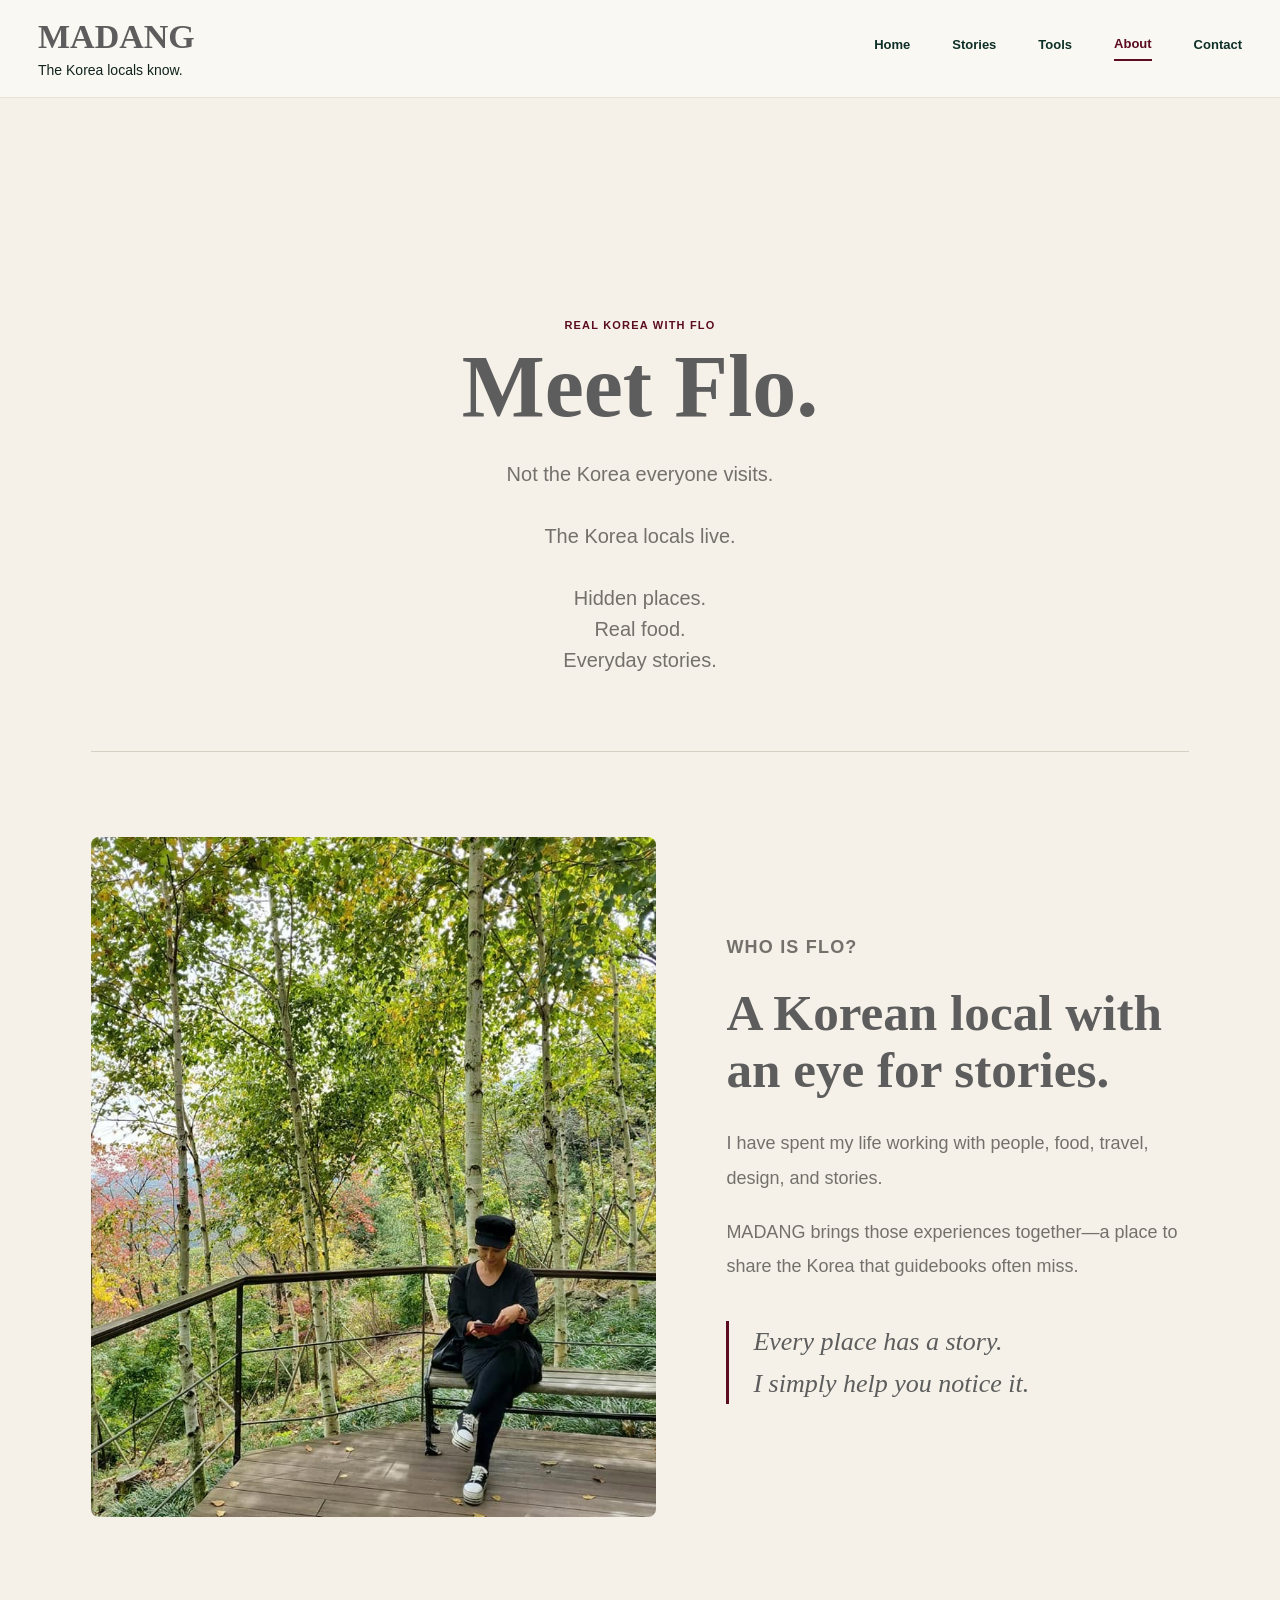
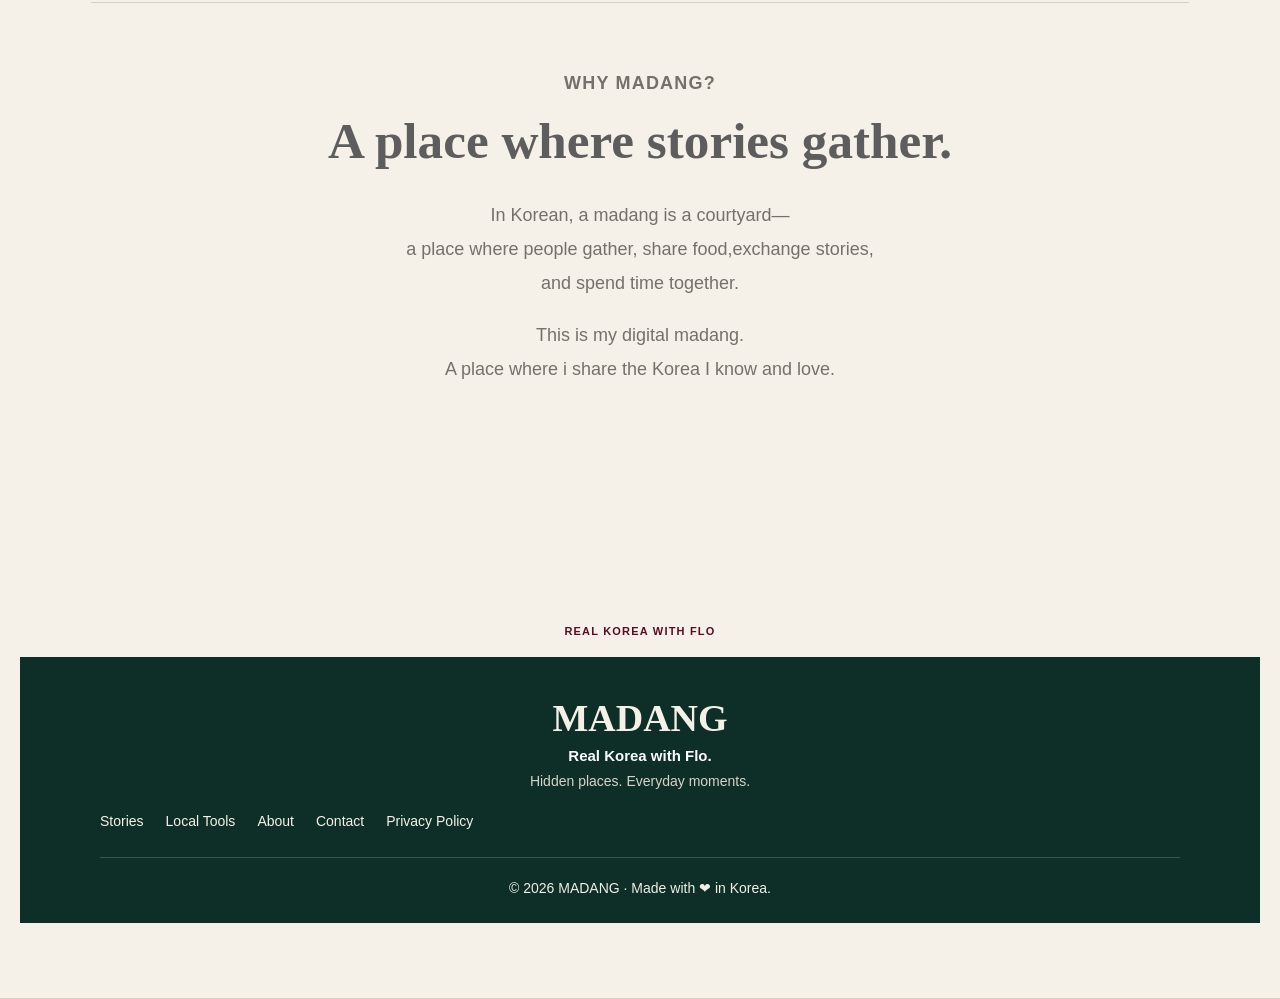
==== about.html @ 7c2b2e4c "Add files via upload" ====
<!DOCTYPE html>
<html lang="en">

<head>

<meta charset="UTF-8">
<meta name="viewport" content="width=device-width, initial-scale=1.0">

<title>About | MADANG</title>

<link rel="stylesheet" href="style.css">

</head>

<body>

<header class="site-header">

<a class="brand" href="index.html">
<strong>MADANG</strong>
<span>The Korea locals know.</span>
</a>

<nav class="main-nav">

<a href="index.html">Home</a>
<a href="stories.html">Stories</a>
<a href="index.html#tools">Tools</a>
<a class="active" href="about.html">About</a>
<a href="contact.html">Contact</a>

</nav>

</header>
<main class="about-page">

    <section class="about-hero">
        <p class="eyebrow">REAL KOREA WITH FLO</p>
        <h1>Meet Flo.</h1>

        <p class="intro">
           Not the Korea everyone visits.<br><br>
    The Korea locals live.<br><br>
    Hidden places.<br>
    Real food.<br>
    Everyday stories.
        </p>
    </section>

    <section class="about-profile">

        <div class="about-photo">
            <img src="assets/flo-about.jpg" alt="Flo, Korean curator">
        </div>

        <div class="about-copy">
            <p class="eyebrow">WHO IS FLO?</p>

            <h2>A Korean local with an eye for stories.</h2>

            <p>
                I have spent my life working with people, food, travel,
                design, and stories.
            </p>

            <p>
                MADANG brings those experiences together—a place to share
                the Korea that guidebooks often miss.
            </p>

            <p class="about-quote">
                Every place has a story.<br>
                I simply help you notice it.
            </p>
        </div>

    </section>

    <section class="about-madang">

        <p class="eyebrow">WHY MADANG?</p>
        <h2>A place where stories gather.</h2>

     <p>
    In Korean, a madang is a courtyard—<br>
    a place where people gather, share food,exchange stories,<br>
    and spend time together.
</p>

<p>
    This is my digital madang. <br>
   A place where i share the Korea I know and love.
</p>   

    </section>

</main>
    

<section class="about-hero">

<p class="eyebrow">REAL KOREA WITH FLO</p>



</main>
<footer class="site-footer">

    <div class="footer-inner">

        <div class="footer-brand">
            <h3>MADANG</h3>
            <p>Real Korea with Flo.</p>
            <small>Hidden places. Everyday moments.</small>
        </div>

        <div class="footer-links">
            <a href="stories.html">Stories</a>
            <a href="index.html#tools">Local Tools</a>
            <a href="about.html">About</a>
            <a href="contact.html">Contact</a>
            <a href="privacy.html">Privacy Policy</a>
        </div>

    </div>

    <div class="footer-bottom">
        © 2026 MADANG · Made with ❤ in Korea.
    </div>

</footer>
</body>

</html>
---- style.css ----
:root{
  --ivory:#f5f1e8;
  --paper:#faf8f2;
  --green:#0d2f27;
  --burgundy:#5b0c20;
  --line:#d7cfc2;
  --gray:#74716c;
}
*{box-sizing:border-box}
html{scroll-behavior:smooth}
body{margin:0;background:var(--ivory);color:#10231d;font-family:Inter,Arial,sans-serif}
a{text-decoration:none;color:inherit}
img{width:100%;display:block}
.site-header{height:98px;background:var(--paper);display:flex;align-items:center;justify-content:space-between;padding:0 38px;border-bottom:1px solid #e8e0d5;position:sticky;top:0;z-index:10}
.brand{display:flex;flex-direction:column}
.brand strong{
    font:700 34px/1 "Playfair Display",serif;
    color:#5d5d5d;
}
.brand span{font-size:14px;margin-top:8px}
.nav{display:flex;align-items:center;gap:42px;font-size:13px;font-weight:600}
.nav .active{color:var(--burgundy);border-bottom:2px solid var(--burgundy);padding-bottom:8px}
.soon-outline{border:1px solid #8f8c87;color:#66635f;border-radius:5px;padding:12px 18px}
.menu-toggle{display:none;border:0;background:none;font-size:25px}
.hero{height:580px;background:url('images/hero.jpg') center/cover no-repeat;position:relative}
.overlay{position:absolute;inset:0;background:linear-gradient(90deg,rgba(0,0,0,.38),rgba(0,0,0,.03) 70%)}
.hero-copy{position:relative;color:white;padding:70px 0 0 54px}
.hero h1{font:700 55px/1.05 "Playfair Display",serif;margin:0 0 18px}
.hero p{font-size:18px;line-height:1.65;margin:0 0 24px}
.button{display:inline-block;background:var(--burgundy);color:white;padding:14px 24px;border-radius:4px;font-size:12px;font-weight:700;letter-spacing:.6px}
.section{
    padding:52px 56px 50px;
}
.eyebrow{display:block;color:var(--burgundy);font-size:11px;font-weight:700;letter-spacing:1.2px;margin-bottom:8px}
h2{font:700 25px/1.25 "Playfair Display",serif;margin:0}
.tool-grid{display:grid;grid-template-columns:repeat(4,1fr);gap:14px;margin-top:22px}
.tool-card{min-height:208px;border:1px solid var(--line);border-radius:7px;padding:28px 24px;display:grid;grid-template-columns:58px 1fr;gap:16px;position:relative}
.tool-card h3{font:700 17px/1.25 "Playfair Display",serif;margin:0}
.tool-card p{font-size:12px;line-height:1.8;margin:18px 0 0}
.arrow{position:absolute;right:22px;bottom:18px;color:var(--burgundy);font-size:28px}
.coming{position:absolute;right:36px;bottom:20px;border:1px solid #8d8a86;color:var(--gray);border-radius:4px;padding:8px 17px;font-size:11px;font-weight:700;letter-spacing:.8px}
.name-symbol{width:54px;height:54px;border:3px solid var(--green);border-radius:8px;display:grid;place-items:center;font-family:"Playfair Display",serif;font-size:30px;font-weight:700;color:var(--green)}
.speech{width:54px;height:54px;border:3px solid var(--green);border-radius:50%;position:relative}
.speech:after{content:'';position:absolute;left:8px;bottom:-6px;width:16px;height:16px;border-left:3px solid var(--green);transform:skew(-30deg)}
.symbol{width:54px;height:54px;border:3px solid var(--green);border-radius:8px;display:grid;place-items:center;font-size:31px}
.gallery{padding:0 22px 28px}
.gallery-box{
    border:1px solid #918f89;
    border-radius:6px;
    padding:10px;
    display:grid;
    grid-template-columns:repeat(6,1fr);
    gap:8px;
}
.gallery-box img{
    width:100%;
    height:150px;
    object-fit:cover;
    display:block;
    border-radius:2px;
}
.dots{display:flex;justify-content:center;gap:8px;margin-top:18px}
.dots span,.dots b{width:9px;height:9px;border-radius:50%;background:#d2cabd}
.dots b{background:var(--burgundy)}
.stories{display:grid;grid-template-columns:245px 1fr;gap:38px;padding:45px 50px 38px}
.stories-copy h2{font-size:27px;line-height:1.35;margin-bottom:18px}
.story-grid{display:grid;grid-template-columns:repeat(3,1fr);gap:20px}
.story-card{border:1px solid var(--line);border-radius:6px;overflow:hidden}
.story-img{height:103px;position:relative}
.story-img img{width:100%;height:100%;object-fit:cover}
.story-img span{position:absolute;left:10px;bottom:10px;background:white;border-radius:18px;padding:3px 9px;font-size:9px;font-weight:700}
.story-body{padding:16px}
.story-body h3{font:700 17px/1.25 "Playfair Display",serif;margin:0 0 12px}
.story-body p{font-size:12px;line-height:1.75;margin:0 0 15px}
.story-body small{font-size:11px}
@media(max-width:900px){
  .menu-toggle{display:block}
  .nav{display:none;position:absolute;top:98px;left:0;right:0;background:var(--paper);padding:18px 22px;flex-direction:column;align-items:flex-start}
  .nav.open{display:flex}
  .tool-grid{grid-template-columns:1fr 1fr}
  .gallery-box{grid-template-columns:repeat(3,1fr)}
  .stories{grid-template-columns:1fr}
  .story-grid{grid-template-columns:1fr}
  .story-img{height:190px}
}
@media(max-width:560px){
  .site-header{height:82px;padding:0 20px}
  .nav{top:82px}
  .hero{height:420px}
  .hero-copy{padding:62px 22px 0}
  .hero h1{font-size:40px}
  .section{padding:30px 22px}
  .tool-grid{grid-template-columns:1fr}
  .gallery{padding:0 14px 24px}
  .gallery-box{grid-template-columns:1fr 1fr;gap:6px;padding:8px}
  .stories{padding:20px 22px}
  .story-grid{grid-template-columns:1fr}
  .social-col{align-items:flex-start;gap:20px}
}
/* Our Footsteps */

.footsteps{
    width:calc(100% - 96px);
    margin:40px auto;
    padding:55px 30px 40px;

    border:1px solid #ddd6ca;
    border-radius:8px;
    background:transparent;
    text-align:center;
}

.footsteps-title h2{
    font-family:"Playfair Display",serif;
    font-size:34px;
    margin:10px 0;
    color:#0d2f27;
     margin:8px 0 12px;
}

.footsteps-desc{
    color:#6d6d6d;
    font-size:18px;
    line-height:1.9;
    margin:30px 0 50px;
}

.footsteps-grid{
    display:grid;
    grid-template-columns:repeat(6,1fr);
    gap:16px;
}

.footstep img{

    height:200px;

    object-fit:cover;

    border-radius:6px;

    transition:.3s;

}

.footstep img:hover{

    transform:translateY(-4px);

}

.footstep span{

    display:block;

    margin-top:12px;

    font-size:13px;

    color:#666;

}
/* =========================
   STORIES PAGE
========================= */

.main-nav {
    display: flex;
    align-items: center;
    gap: 42px;
    font-size: 13px;
    font-weight: 600;
}

.main-nav a {
    color: var(--green);
    text-decoration: none;
    padding-bottom: 8px;
}

.main-nav a.active {
    color: var(--burgundy);
    border-bottom: 2px solid var(--burgundy);
}

.stories-page {
    width: min(1680px, 92%);
    margin: 0 auto;
}

.stories-hero {
    padding: 90px 0 65px;
    text-align: center;
    border-bottom: 1px solid var(--line);
}

.stories-hero .eyebrow {
    margin: 0 0 14px;
    color: var(--burgundy);
    font-size: 12px;
    font-weight: 700;
    letter-spacing: 1.8px;
}

.stories-hero h1 {
    margin: 0;
  color:#5d5d5d;
    font-family: "Playfair Display", serif;
    font-size: clamp(48px, 6vw, 82px);
    line-height: 1;
}

.stories-hero .intro {
    margin: 25px 0 0;
    color: var(--gray);
    font-size: 18px;
    line-height: 1.8;
}

@media (max-width: 900px) {
    .main-nav {
        gap: 18px;
        font-size: 12px;
    }

    .stories-hero {
        padding: 65px 20px 45px;
    }
}
.story-categories {
    display: flex;
    justify-content: center;
    flex-wrap: wrap;
    gap: 14px;
    padding: 32px 0 38px;
    border-bottom: 1px solid var(--line);
}

.category-button {
    border: 1px solid var(--line);
    background: transparent;
    color: var(--green);
    border-radius: 999px;
    padding: 10px 18px;
    font: inherit;
    font-size: 12px;
    font-weight: 700;
    letter-spacing: 0.5px;
    text-transform: uppercase;
    cursor: pointer;
}

.category-button:hover,
.category-button.active {
    background: var(--burgundy);
    border-color: var(--burgundy);
    color: white;
}
.stories-grid {
    display: grid;
    grid-template-columns: repeat(3, 1fr);
    gap: 28px;
    padding: 55px 0 90px;
}

.story-card {
    border: 1px solid var(--line);
    border-radius: 8px;
    overflow: hidden;
    background: var(--paper);
    transition: transform 0.25s ease, box-shadow 0.25s ease;
}

.story-card:hover {
    transform: translateY(-5px);
    box-shadow: 0 14px 30px rgba(0, 0, 0, 0.08);
}

.story-card img {
    width: 100%;
    height: 240px;
    object-fit: cover;
    display: block;
}

.story-card-body {
    padding: 24px;
}

.story-category {
    display: inline-block;
    margin-bottom: 14px;
    color: var(--burgundy);
    font-size: 11px;
    font-weight: 700;
    letter-spacing: 1.2px;
    text-transform: uppercase;
}

.story-card h2 {
    margin: 0 0 14px;
    color: #5d5d5d;
    font-family: "Playfair Display", serif;
    font-size: 26px;
    line-height: 1.2;
}

.story-card p {
    margin: 0 0 20px;
    color: var(--gray);
    font-size: 14px;
    line-height: 1.7;
}

.story-card small {
    color: #8a8178;
    font-size: 11px;
    letter-spacing: 0.4px;
}

@media (max-width: 900px) {
    .stories-grid {
        grid-template-columns: 1fr;
    }

    .story-card img {
        height: 220px;
    }
}
/* FEATURED STORY */

.story-card:first-child {
    grid-column: span 2;
    display: grid;
    grid-template-columns: 1.35fr 1fr;
}

.story-card:first-child img {
    height: 100%;
    min-height: 360px;
}

.story-card:first-child .story-card-body {
    display: flex;
    flex-direction: column;
    justify-content: center;
    padding: 36px;
}

.story-card:first-child h2 {
    font-size: 38px;
    line-height: 1.12;
}

.story-card img {
    transition: transform 0.4s ease;
}

.story-card:hover img {
    transform: scale(1.035);
}

@media (max-width: 900px) {
    .story-card:first-child {
        grid-column: auto;
        display: block;
    }

    .story-card:first-child img {
        min-height: 0;
        height: 220px;
    }

    .story-card:first-child h2 {
        font-size: 28px;
    }
}
/* ABOUT */

.about-page{

max-width:1200px;
margin:auto;
padding:120px 40px;

}

.about-hero{

text-align:center;

padding-bottom:90px;

border-bottom:1px solid var(--line);

}

.about-hero h1{

font-size:72px;

font-family:"Playfair Display",serif;

color:#555;

margin:15px 0 30px;

}

.about-hero .intro{

    max-width:700px;

    margin:40px auto 0;

    text-align:center;

    font-size:24px;

    line-height:1.8;

    color:var(--gray);

}
/* ABOUT PAGE */

.about-page {
    width: min(1500px, 92%);
    margin: 0 auto;
    padding-bottom: 100px;
}

.about-hero {
    padding: 90px 20px 75px;
    text-align: center;
    border-bottom: 1px solid var(--line);
}

.about-hero h1 {
    margin: 12px 0 24px;
    color: #5d5d5d;
    font-family: "Playfair Display", serif;
    font-size: clamp(52px, 7vw, 88px);
    line-height: 1;
}

.about-hero .intro {
    max-width: 700px;
    margin: 28px auto 0;
    text-align: center;
    color: var(--gray);
    font-size: 20px;
    line-height: 1.55;
}
.about-profile {
    display: grid;
    grid-template-columns: 1.1fr 0.9fr;
    gap: 70px;
    align-items: center;
    padding: 85px 0;
    border-bottom: 1px solid var(--line);
}

.about-photo img {
    width: 100%;
    height: 680px;
    object-fit: cover;
    object-position: center;
    display: block;
    border-radius: 8px;
}

.about-copy h2,
.about-madang h2 {
    margin: 12px 0 28px;
    color: #5d5d5d;
    font-family: "Playfair Display", serif;
    font-size: clamp(38px, 4vw, 58px);
    line-height: 1.12;
}

.about-copy p,
.about-madang p {
    color: var(--gray);
    font-size: 18px;
    line-height: 1.9;
}

.about-copy p {
    margin: 0 0 20px;
}

.about-quote {
    margin-top: 38px !important;
    padding-left: 24px;
    border-left: 3px solid var(--burgundy);
    color: #5d5d5d !important;
    font-family: "Playfair Display", serif;
    font-size: 26px !important;
    font-style: italic;
    line-height: 1.6 !important;
}

.about-madang {
    max-width: 850px;
    margin: 0 auto;
    padding: 45px 0 20px;
    text-align: center;
}

@media (max-width: 900px) {
    .about-profile {
        grid-template-columns: 1fr;
        gap: 42px;
        padding: 55px 0;
    }

    .about-photo img {
        height: 520px;
    }

    .about-hero {
        padding: 65px 20px 50px;
    }
}
/* PRIVACY POLICY */

.legal-page {
    width: min(920px, 90%);
    margin: 0 auto;
}

.legal-hero {
    padding: 90px 20px 65px;
    text-align: center;
    border-bottom: 1px solid var(--line);
}

.legal-hero h1 {
    margin: 12px 0 18px;
    color: #5d5d5d;
    font-family: "Playfair Display", serif;
    font-size: clamp(48px, 6vw, 76px);
    line-height: 1;
}

.legal-hero > p:last-child {
    color: var(--gray);
    font-size: 14px;
}

.legal-content {
    padding: 65px 0 20px;
}

.legal-content h2 {
    margin: 42px 0 12px;
    color: #5d5d5d;
    font-family: "Playfair Display", serif;
    font-size: 28px;
}

.legal-content h2:first-child {
    margin-top: 0;
}

.legal-content p {
    margin: 0;
    color: var(--gray);
    font-size: 16px;
    line-height: 1.9;
}

.legal-content a {
    color: var(--burgundy);
    text-decoration: underline;
    text-underline-offset: 4px;
}
/* CONTACT PAGE */

.contact-page {
    width: min(1180px, 90%);
    margin: 0 auto;
}

.contact-hero {
    padding: 90px 20px 70px;
    text-align: center;
    border-bottom: 1px solid var(--line);
}

.contact-hero h1 {
    margin: 12px 0 24px;
    color: #5d5d5d;
    font-family: "Playfair Display", serif;
    font-size: clamp(52px, 7vw, 84px);
    line-height: 1;
}

.contact-hero .intro {
    margin: 0;
    color: var(--gray);
    font-size: 20px;
    line-height: 1.8;
}

.contact-content {
    display: grid;
    grid-template-columns: 1.25fr 0.75fr;
    gap: 80px;
    align-items: start;
    padding: 80px 0 20px;
}

.contact-copy h2 {
    margin: 12px 0 26px;
    color: #5d5d5d;
    font-family: "Playfair Display", serif;
    font-size: clamp(38px, 4.5vw, 58px);
    line-height: 1.15;
}

.contact-copy > p {
    max-width: 650px;
    color: var(--gray);
    font-size: 17px;
    line-height: 1.9;
}

.contact-list {
    display: grid;
    gap: 14px;
    margin-top: 34px;
}

.contact-list span {
    padding-bottom: 14px;
    border-bottom: 1px solid var(--line);
    color: #5d5d5d;
    font-size: 16px;
}

.contact-card {
    padding: 42px;
    border: 1px solid var(--line);
    border-radius: 8px;
    background: var(--paper);
}

.contact-card h3 {
    margin: 12px 0 18px;
    color: #5d5d5d;
    font-family: "Playfair Display", serif;
    font-size: 38px;
}

.contact-card p {
    color: var(--gray);
    font-size: 15px;
    line-height: 1.7;
}

.contact-card a {
    display: inline-block;
    margin: 24px 0 28px;
    color: var(--burgundy);
    font-size: 18px;
    font-weight: 700;
    text-decoration: none;
    border-bottom: 1px solid var(--burgundy);
    padding-bottom: 5px;
}

.contact-card small {
    display: block;
    color: #8a8178;
    line-height: 1.6;
}

@media (max-width: 900px) {
    .contact-content {
        grid-template-columns: 1fr;
        gap: 45px;
        padding-top: 55px;
    }

    .contact-hero {
        padding: 65px 20px 50px;
    }

    .contact-card {
        padding: 30px;
    }
}


/* =========================
   FOOTER — FINAL
========================= */

.site-footer {
    margin-top: 20px;
    padding: 42px 0 24px;
    background: var(--green);
    color: #f5f1e8;
}

.footer-inner {
    width: min(1080px, 88%);
    margin: 0 auto;
    display: block;
}

.footer-brand h3 {
    margin: 0 0 10px;
    color: #f5f1e8;
    font-family: "Playfair Display", serif;
    font-size: 38px;
    line-height: 1;
}

.footer-brand p {
    margin: 0 0 6px;
    color: #ffffff;
    font-size: 15px;
    font-weight: 600;
}

.footer-brand small {
    display: block;
    color: #d8d3c8;
    font-size: 14px;
    line-height: 1.6;
}

.footer-links {
    display: flex;
    flex-wrap: wrap;
    gap: 12px 22px;
    margin-top: 20px;
}

.footer-links a {
    color: #f5f1e8;
    font-size: 14px;
    text-decoration: none;
}

.footer-links a:hover {
    color: #ffffff;
    text-decoration: underline;
    text-underline-offset: 4px;
}

.footer-bottom {
    width: min(1080px, 88%);
    margin: 28px auto 0;
    padding-top: 20px;
    border-top: 1px solid rgba(255, 255, 255, 0.18);
    color: #f2eee6;
    font-size: 14px;
    line-height: 1.5;
    text-align: center;
}

@media (max-width: 700px) {
    .site-footer {
        padding: 32px 0 18px;
    }

    .footer-links {
        gap:18px;
    }
}
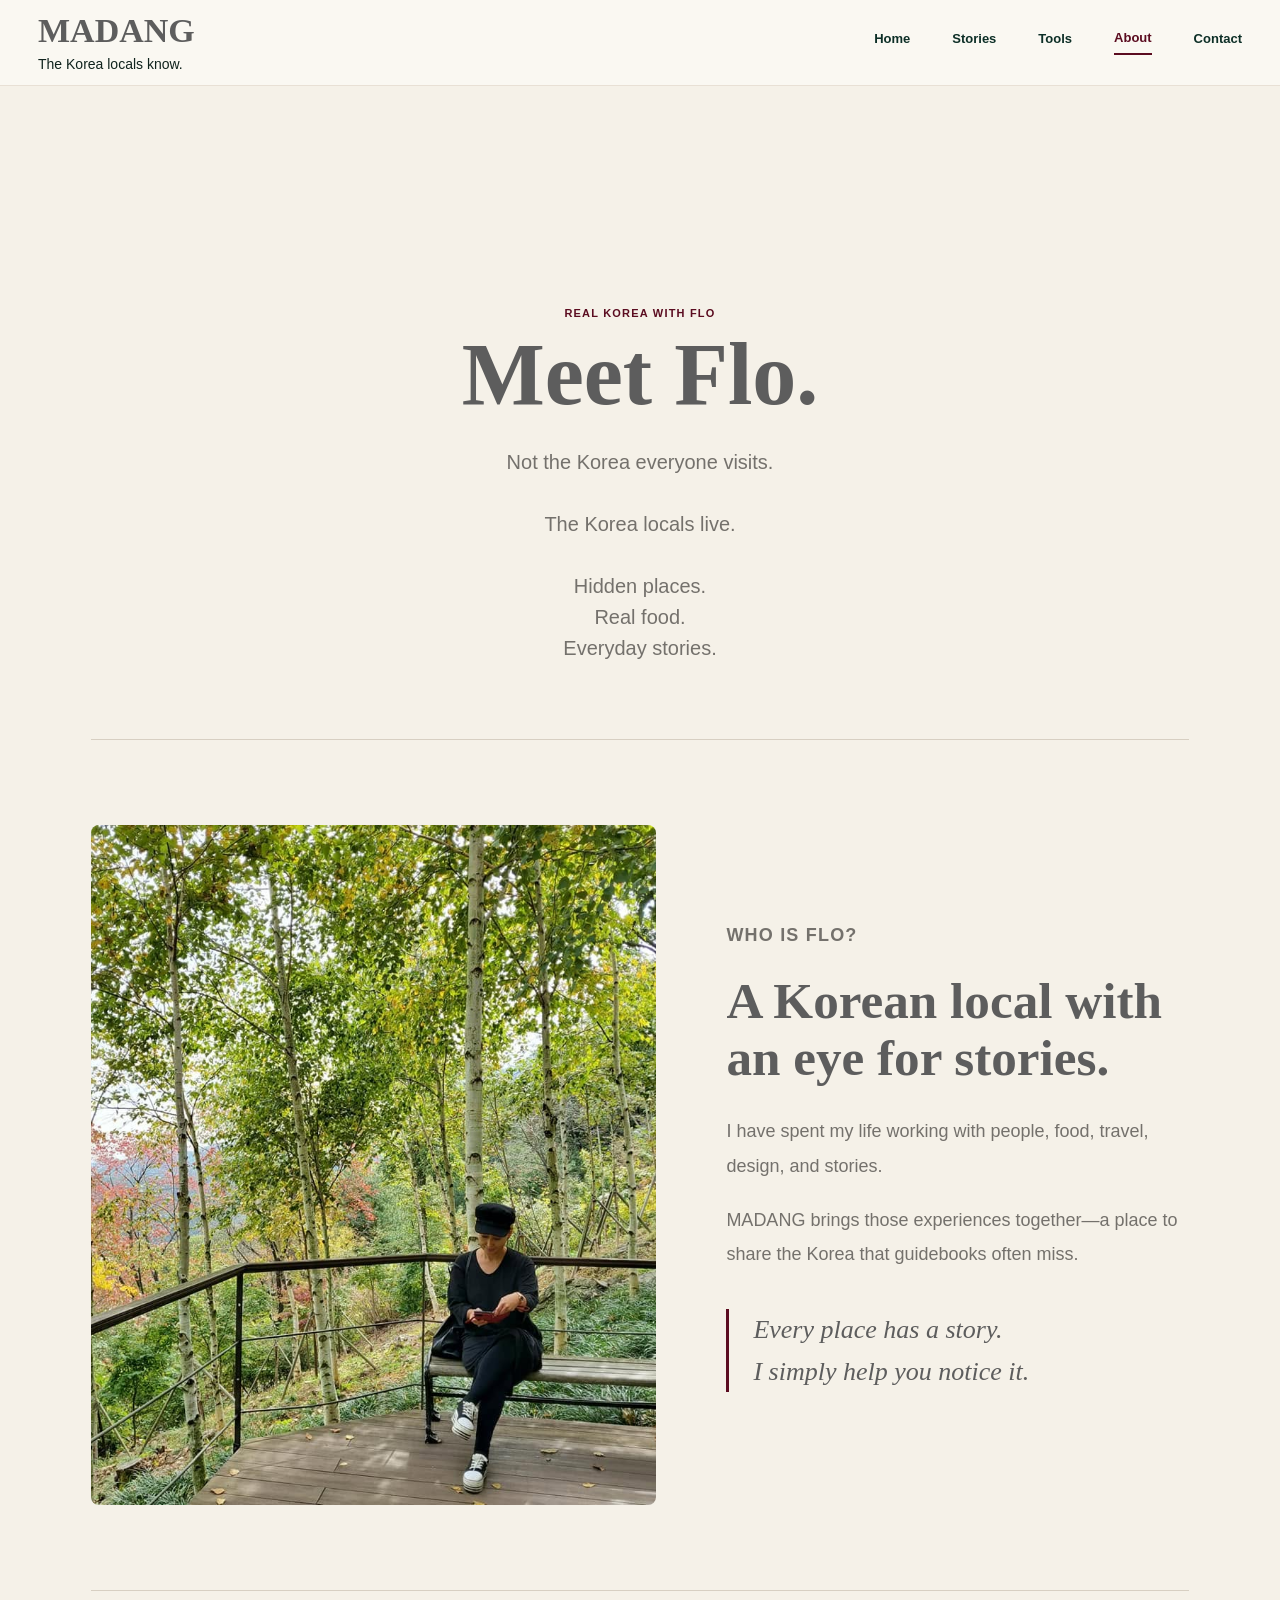
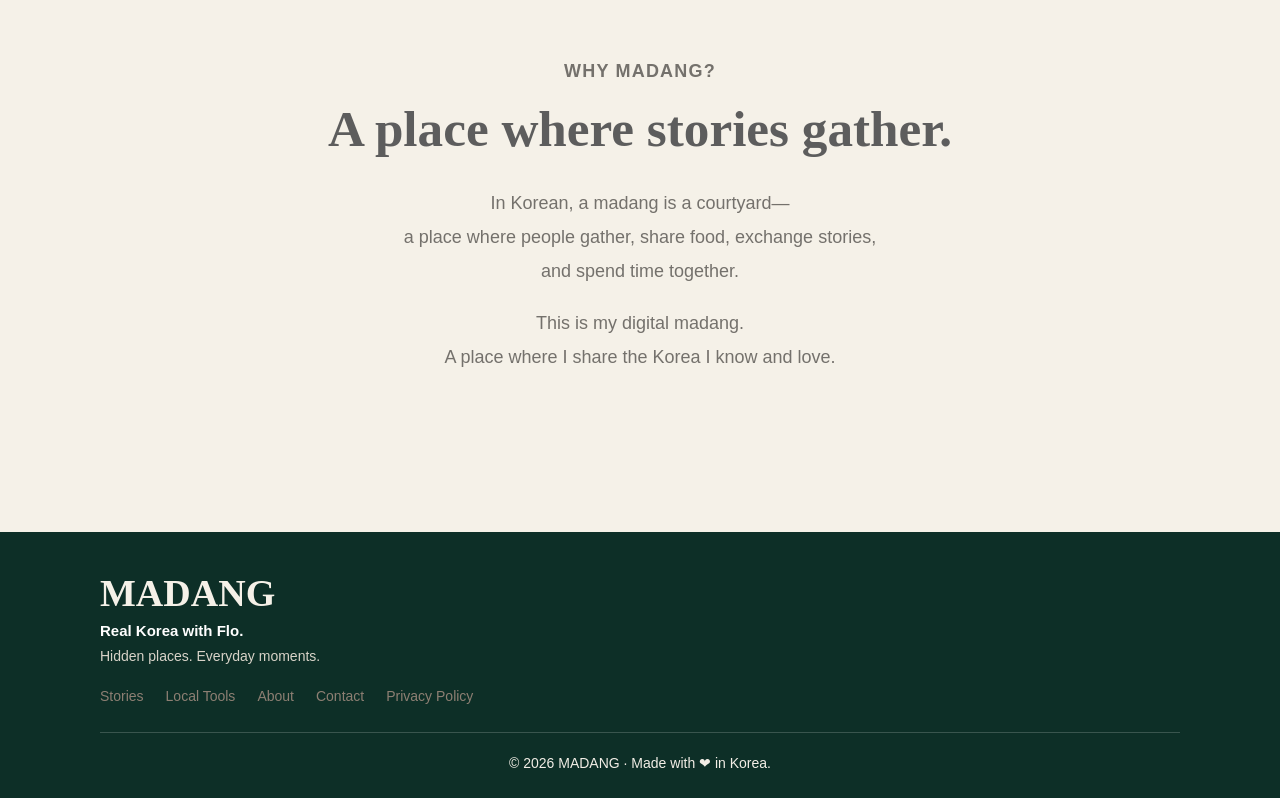
==== commit a8b7f41e: "Add files via upload" ====
--- a/about.html
+++ b/about.html
@@ -83,27 +83,19 @@
 
      <p>
     In Korean, a madang is a courtyard—<br>
-    a place where people gather, share food,exchange stories,<br>
+    a place where people gather, share food, exchange stories,<br>
     and spend time together.
 </p>
 
 <p>
     This is my digital madang. <br>
-   A place where i share the Korea I know and love.
+   A place where I share the Korea I know and love.
 </p>   
 
     </section>
 
 </main>
-    
 
-<section class="about-hero">
-
-<p class="eyebrow">REAL KOREA WITH FLO</p>
-
-
-
-</main>
 <footer class="site-footer">
 
     <div class="footer-inner">
@@ -129,6 +121,9 @@
     </div>
 
 </footer>
+
+<script src="script.js"></script>
+
 </body>
 
 </html>
--- a/style.css
+++ b/style.css
@@ -11,39 +11,74 @@
 body{margin:0;background:var(--ivory);color:#10231d;font-family:Inter,Arial,sans-serif}
 a{text-decoration:none;color:inherit}
 img{width:100%;display:block}
-.site-header{height:98px;background:var(--paper);display:flex;align-items:center;justify-content:space-between;padding:0 38px;border-bottom:1px solid #e8e0d5;position:sticky;top:0;z-index:10}
+.site-header{height:86px;background:var(--paper);display:flex;align-items:center;justify-content:space-between;padding:0 38px;border-bottom:1px solid #e8e0d5;position:sticky;top:0;z-index:10}
 .brand{display:flex;flex-direction:column}
 .brand strong{
     font:700 34px/1 "Playfair Display",serif;
     color:#5d5d5d;
 }
 .brand span{font-size:14px;margin-top:8px}
-.nav{display:flex;align-items:center;gap:42px;font-size:13px;font-weight:600}
+.nav{display:flex;align-items:center;gap:42px;font-size:13px;font-weight:600}transform: translateY(3px);
 .nav .active{color:var(--burgundy);border-bottom:2px solid var(--burgundy);padding-bottom:8px}
 .soon-outline{border:1px solid #8f8c87;color:#66635f;border-radius:5px;padding:12px 18px}
 .menu-toggle{display:none;border:0;background:none;font-size:25px}
-.hero{height:580px;background:url('images/hero.jpg') center/cover no-repeat;position:relative}
+.hero{height:490px;background:url('images/hero.jpg') center/cover no-repeat;position:relative}
 .overlay{position:absolute;inset:0;background:linear-gradient(90deg,rgba(0,0,0,.38),rgba(0,0,0,.03) 70%)}
-.hero-copy{position:relative;color:white;padding:70px 0 0 54px}
+.hero-copy{
+    position:relative;
+    color:#fff;
+    padding:90px 0 0 60px;
+}
 .hero h1{font:700 55px/1.05 "Playfair Display",serif;margin:0 0 18px}
 .hero p{font-size:18px;line-height:1.65;margin:0 0 24px}
 .button{display:inline-block;background:var(--burgundy);color:white;padding:14px 24px;border-radius:4px;font-size:12px;font-weight:700;letter-spacing:.6px}
 .section{
+    max-width:1200px;
+    width:100%;
+    margin:0 auto;
     padding:52px 56px 50px;
 }
 .eyebrow{display:block;color:var(--burgundy);font-size:11px;font-weight:700;letter-spacing:1.2px;margin-bottom:8px}
 h2{font:700 25px/1.25 "Playfair Display",serif;margin:0}
-.tool-grid{display:grid;grid-template-columns:repeat(4,1fr);gap:14px;margin-top:22px}
-.tool-card{min-height:208px;border:1px solid var(--line);border-radius:7px;padding:28px 24px;display:grid;grid-template-columns:58px 1fr;gap:16px;position:relative}
-.tool-card h3{font:700 17px/1.25 "Playfair Display",serif;margin:0}
-.tool-card p{font-size:12px;line-height:1.8;margin:18px 0 0}
+.tool-grid{
+    display:grid;
+    grid-template-columns:repeat(4,minmax(240px,1fr));
+    gap:22px;
+    margin-top:26px;
+}
+.tool-card{
+    min-height:190px;
+    border:1px solid var(--line);
+    border-radius:7px;
+   padding:28px;
+    display:grid;
+    grid-template-columns:auto 1fr;
+    grid-template-rows:auto 1fr auto;
+    column-gap:18px;
+    align-items:start;
+    position:relative;
+}
+
+.tool-card h3{
+    margin:2px 0 10px;
+    font-size:16px;
+    line-height:1.25;
+}
+
+.tool-card p{
+    margin:0;
+    font-size:12px;
+    line-height:1.7;
+}
+
+
 .arrow{position:absolute;right:22px;bottom:18px;color:var(--burgundy);font-size:28px}
 .coming{position:absolute;right:36px;bottom:20px;border:1px solid #8d8a86;color:var(--gray);border-radius:4px;padding:8px 17px;font-size:11px;font-weight:700;letter-spacing:.8px}
 .name-symbol{width:54px;height:54px;border:3px solid var(--green);border-radius:8px;display:grid;place-items:center;font-family:"Playfair Display",serif;font-size:30px;font-weight:700;color:var(--green)}
 .speech{width:54px;height:54px;border:3px solid var(--green);border-radius:50%;position:relative}
 .speech:after{content:'';position:absolute;left:8px;bottom:-6px;width:16px;height:16px;border-left:3px solid var(--green);transform:skew(-30deg)}
 .symbol{width:54px;height:54px;border:3px solid var(--green);border-radius:8px;display:grid;place-items:center;font-size:31px}
-.gallery{padding:0 22px 28px}
+
 .gallery-box{
     border:1px solid #918f89;
     border-radius:6px;
@@ -62,7 +97,7 @@
 .dots{display:flex;justify-content:center;gap:8px;margin-top:18px}
 .dots span,.dots b{width:9px;height:9px;border-radius:50%;background:#d2cabd}
 .dots b{background:var(--burgundy)}
-.stories{display:grid;grid-template-columns:245px 1fr;gap:38px;padding:45px 50px 38px}
+.stories{display:grid;grid-template-columns:200px 1fr;gap:38px;padding:45px 50px 38px}
 .stories-copy h2{font-size:27px;line-height:1.35;margin-bottom:18px}
 .story-grid{display:grid;grid-template-columns:repeat(3,1fr);gap:20px}
 .story-card{border:1px solid var(--line);border-radius:6px;overflow:hidden}
@@ -100,16 +135,15 @@
 /* Our Footsteps */
 
 .footsteps{
+    max-width:1200px;
     width:calc(100% - 96px);
     margin:40px auto;
     padding:55px 30px 40px;
-
     border:1px solid #ddd6ca;
     border-radius:8px;
     background:transparent;
     text-align:center;
 }
-
 .footsteps-title h2{
     font-family:"Playfair Display",serif;
     font-size:34px;
@@ -741,8 +775,9 @@
 }
 
 .footer-links a {
-    color: #f5f1e8;
+    color: #8d7f73;
     font-size: 14px;
+    font-weight: 500;
     text-decoration: none;
 }
 
@@ -772,3 +807,956 @@
         gap:18px;
     }
 }
+.story-read-link {
+    display: inline-block;
+    margin-top: 20px;
+    color: var(--burgundy);
+    font-size: 14px;
+    font-weight: 700;
+    letter-spacing: 0.04em;
+    text-decoration: none;
+    border-bottom: 1px solid var(--burgundy);
+    padding-bottom: 4px;
+    transition: 0.2s ease;
+}
+
+.story-read-link:hover {
+    transform: translateX(4px);
+}
+/* HOME STORY CARD LINK FIX */
+.story-grid > a.story-card {
+    display: block;
+    color: inherit;
+    text-decoration: none;
+}
+
+.story-grid > a.story-card:hover {
+    color: inherit;
+}
+
+/* 첫 번째 큰 카드의 기존 2단 레이아웃 복구 */
+.story-grid > a.story-card:first-child {
+    display: grid;
+    grid-template-columns: 1.15fr 0.85fr;
+}
+
+/* 카드 안의 이미지와 본문이 정상 크기를 유지하도록 */
+.story-grid > a.story-card .story-img,
+.story-grid > a.story-card .story-body {
+    min-width: 0;
+}
+
+.story-grid > a.story-card .story-img img {
+    width: 100%;
+    height: 100%;
+    object-fit: cover;
+    display: block;
+}
+.home-story-link {
+  display: inline-block;
+  margin-top: 16px;
+  color: var(--burgundy);
+  font-weight: 700;
+  text-decoration: none;
+  border-bottom: 1px solid var(--burgundy);
+  padding-bottom: 3px;
+}
+
+.home-story-link:hover {
+  opacity: 0.75;
+}
+/* HOME CONTENT WIDTH FIX */
+#tools,
+#stories,
+.footsteps {
+    width: calc(100% - 80px);
+    max-width: 1100px;
+    margin-left: auto;
+    margin-right: auto;
+}
+
+#stories {
+    padding-left: 0;
+    padding-right: 0;
+}
+
+@media (max-width: 900px) {
+    #tools,
+    #stories,
+    .footsteps {
+        width: calc(100% - 40px);
+    }
+}
+
+/* Blogger RSS / JSONP automatic story cards */
+.story-img {
+  display: block;
+  color: inherit;
+}
+
+.story-body h3 {
+  display: -webkit-box;
+  -webkit-box-orient: vertical;
+  -webkit-line-clamp: 3;
+  overflow: hidden;
+}
+
+.story-body p {
+  display: -webkit-box;
+  -webkit-box-orient: vertical;
+  -webkit-line-clamp: 4;
+  overflow: hidden;
+}
+
+.home-story-link,
+.story-read-link {
+  display: inline-block;
+  margin-top: 10px;
+  color: var(--burgundy);
+  font-weight: 700;
+}
+
+#all-blog-feed .story-card > a {
+  display: block;
+}
+
+#all-blog-feed .story-card > a img {
+  width: 100%;
+  aspect-ratio: 16 / 10;
+  object-fit: cover;
+}
+
+#all-blog-feed .story-card-body h2 {
+  display: -webkit-box;
+  -webkit-box-orient: vertical;
+  -webkit-line-clamp: 3;
+  overflow: hidden;
+}
+
+
+/* HD Blogger feed cards */
+#home-blog-feed {
+  grid-template-columns: repeat(3, minmax(0, 1fr));
+  align-items: stretch;
+}
+
+#home-blog-feed .story-card {
+  min-width: 0;
+}
+
+#home-blog-feed .story-img img {
+  width: 100%;
+  height: 260px;
+  object-fit: cover;
+  image-rendering: auto;
+}
+
+@media (max-width: 980px) {
+  #home-blog-feed {
+    grid-template-columns: 1fr;
+  }
+
+  #home-blog-feed .story-img img {
+    height: auto;
+    aspect-ratio: 16 / 10;
+  }
+}
+
+
+/* =========================
+   HOME — TOOLS + STORIES UNIFIED
+========================= */
+
+/* Both homepage sections share one visual width. */
+#tools,
+#stories {
+  width: min(1160px, calc(100% - 80px));
+  max-width: none;
+  margin-left: auto;
+  margin-right: auto;
+}
+
+/* Tools: four equal cards. */
+#tools .tool-grid {
+  grid-template-columns: repeat(4, minmax(0, 1fr));
+  gap: 24px;
+}
+
+#tools .tool-card {
+  min-height: 214px;
+  padding: 30px;
+  border-radius: 8px;
+  background: transparent;
+}
+
+/* Stories: heading column + three equal post cards. */
+#stories {
+  grid-template-columns: 220px minmax(0, 1fr);
+  gap: 48px;
+  align-items: start;
+  padding-left: 0;
+  padding-right: 0;
+}
+
+#home-blog-feed {
+  display: grid;
+  grid-template-columns: repeat(3, minmax(0, 1fr)) !important;
+  gap: 24px;
+  align-items: stretch;
+}
+
+#home-blog-feed .story-card,
+#home-blog-feed .story-card:first-child {
+  display: flex !important;
+  flex-direction: column;
+  grid-column: auto !important;
+  min-width: 0;
+  min-height: 410px;
+  border-radius: 8px;
+  background: transparent;
+}
+
+#home-blog-feed .story-img,
+#home-blog-feed .story-card:first-child .story-img {
+  width: 100%;
+  height: auto;
+  aspect-ratio: 4 / 3;
+  min-height: 0;
+}
+
+#home-blog-feed .story-img img,
+#home-blog-feed .story-card:first-child .story-img img {
+  width: 100%;
+  height: 100%;
+  min-height: 0;
+  object-fit: cover;
+}
+
+#home-blog-feed .story-body,
+#home-blog-feed .story-card:first-child .story-body {
+  display: flex;
+  flex: 1;
+  flex-direction: column;
+  justify-content: flex-start;
+  padding: 20px;
+}
+
+#home-blog-feed .story-body h3,
+#home-blog-feed .story-card:first-child h3 {
+  min-height: 66px;
+  margin-bottom: 12px;
+  font-size: 20px;
+  line-height: 1.12;
+}
+
+#home-blog-feed .story-body p {
+  min-height: 88px;
+  margin-bottom: 16px;
+  font-size: 13px;
+  line-height: 1.65;
+}
+
+#home-blog-feed .story-body small {
+  margin-top: auto;
+}
+
+#home-blog-feed .home-story-link {
+  margin-top: 8px;
+  align-self: flex-start;
+}
+
+/* Featured layout belongs only to the full Stories page, not the homepage. */
+#all-blog-feed .story-card:first-child {
+  grid-column: span 2;
+  display: grid;
+  grid-template-columns: 1.35fr 1fr;
+}
+
+#all-blog-feed .story-card:first-child img {
+  height: 100%;
+  min-height: 360px;
+}
+
+#all-blog-feed .story-card:first-child .story-card-body {
+  display: flex;
+  flex-direction: column;
+  justify-content: center;
+  padding: 36px;
+}
+
+#all-blog-feed .story-card:first-child h2 {
+  font-size: 38px;
+  line-height: 1.12;
+}
+
+@media (max-width: 980px) {
+  #tools,
+  #stories {
+    width: min(760px, calc(100% - 40px));
+  }
+
+  #tools .tool-grid {
+    grid-template-columns: repeat(2, minmax(0, 1fr));
+  }
+
+  #stories {
+    grid-template-columns: 1fr;
+    gap: 28px;
+  }
+
+  #home-blog-feed {
+    grid-template-columns: 1fr !important;
+  }
+
+  #home-blog-feed .story-card,
+  #home-blog-feed .story-card:first-child {
+    min-height: 0;
+  }
+
+  #home-blog-feed .story-img,
+  #home-blog-feed .story-card:first-child .story-img {
+    aspect-ratio: 16 / 10;
+  }
+
+  #all-blog-feed .story-card:first-child {
+    grid-column: auto;
+    display: block;
+  }
+
+  #all-blog-feed .story-card:first-child img {
+    min-height: 0;
+    height: 220px;
+  }
+
+  #all-blog-feed .story-card:first-child h2 {
+    font-size: 28px;
+  }
+}
+
+@media (max-width: 560px) {
+  #tools .tool-grid {
+    grid-template-columns: 1fr;
+  }
+}
+
+
+/* =========================
+   HOME — SECTION TITLES UNIFIED
+========================= */
+
+/* Same overall content width for Tools and Stories. */
+#tools,
+#stories {
+  width: min(1160px, calc(100% - 80px)) !important;
+  margin-left: auto !important;
+  margin-right: auto !important;
+}
+
+/* Make the section headings feel like one system. */
+#tools .section-title,
+#stories .stories-copy {
+  min-height: 150px;
+  display: flex;
+  flex-direction: column;
+  align-items: flex-start;
+  justify-content: flex-start;
+}
+
+#tools .section-title .eyebrow,
+#stories .stories-copy .eyebrow {
+  margin-bottom: 12px;
+}
+
+#tools .section-title h2,
+#stories .stories-copy h2 {
+  margin: 0;
+  font-size: clamp(34px, 3vw, 46px);
+  line-height: 1.05;
+  max-width: 360px;
+}
+
+/* Add a matching burgundy action button under the Tools heading. */
+#tools .section-title::after {
+  content: "EXPLORE TOOLS →";
+  display: inline-flex;
+  align-items: center;
+  justify-content: center;
+  min-height: 50px;
+  margin-top: 24px;
+  padding: 0 26px;
+  border-radius: 4px;
+  background: var(--burgundy);
+  color: #fff;
+  font-size: 13px;
+  font-weight: 700;
+  letter-spacing: .02em;
+}
+
+/* Keep Stories button visually identical. */
+#stories .stories-copy .button,
+#stories .stories-copy a.button {
+  min-height: 50px;
+  padding: 0 26px;
+  border-radius: 4px;
+  display: inline-flex;
+  align-items: center;
+  justify-content: center;
+  font-size: 13px;
+  font-weight: 700;
+  letter-spacing: .02em;
+}
+
+/* Equal spacing between headings and card areas. */
+#tools .tool-grid {
+  margin-top: 34px;
+}
+
+#stories {
+  padding-top: 84px;
+}
+
+#stories .stories-copy {
+  padding-top: 0;
+}
+
+/* Desktop: align the left edges of both section headings. */
+@media (min-width: 981px) {
+  #tools {
+    display: grid;
+    grid-template-columns: 220px minmax(0, 1fr);
+    gap: 48px;
+    align-items: start;
+  }
+
+  #tools .section-title {
+    grid-column: 1;
+  }
+
+  #tools .tool-grid {
+    grid-column: 2;
+    margin-top: 0;
+  }
+
+  #stories {
+    grid-template-columns: 220px minmax(0, 1fr) !important;
+    gap: 48px !important;
+  }
+}
+
+@media (max-width: 980px) {
+  #tools,
+  #stories {
+    width: min(760px, calc(100% - 40px)) !important;
+  }
+
+  #tools {
+    display: block;
+  }
+
+  #tools .section-title,
+  #stories .stories-copy {
+    min-height: 0;
+  }
+
+  #tools .section-title::after {
+    margin-bottom: 28px;
+  }
+
+  #tools .tool-grid {
+    margin-top: 0;
+  }
+}
+
+
+/* =========================
+   HOME FINAL — STORIES FIRST
+========================= */
+
+#stories,
+#tools {
+  width: min(1180px, calc(100% - 80px)) !important;
+  max-width: none !important;
+  margin-left: auto !important;
+  margin-right: auto !important;
+}
+
+/* Both sections use the same left heading column and the same content width. */
+#stories,
+#tools {
+  display: grid !important;
+  grid-template-columns: 230px minmax(0, 1fr) !important;
+  gap: 50px !important;
+  align-items: start !important;
+  padding-left: 0 !important;
+  padding-right: 0 !important;
+}
+
+#stories {
+  padding-top: 72px !important;
+  padding-bottom: 72px !important;
+}
+
+#tools {
+  padding-top: 58px !important;
+  padding-bottom: 84px !important;
+  border-top: 1px solid rgba(122, 15, 45, 0.16);
+}
+
+/* Left-side section headings */
+#stories .stories-copy,
+#tools .section-title {
+  min-height: 0 !important;
+  display: flex !important;
+  flex-direction: column !important;
+  align-items: flex-start !important;
+  justify-content: flex-start !important;
+  padding: 0 !important;
+}
+
+#stories .stories-copy .eyebrow,
+#tools .section-title .eyebrow {
+  margin: 0 0 16px !important;
+}
+
+#stories .stories-copy h2,
+#tools .section-title h2 {
+  margin: 0 !important;
+  max-width: 220px !important;
+  font-size: 42px !important;
+  line-height: 1.05 !important;
+}
+
+/* Real button in Stories */
+#stories .stories-copy .button,
+#stories .stories-copy a.button {
+  min-height: 52px !important;
+  margin-top: 26px !important;
+  padding: 0 28px !important;
+  border-radius: 4px !important;
+  display: inline-flex !important;
+  align-items: center !important;
+  justify-content: center !important;
+  font-size: 13px !important;
+  font-weight: 700 !important;
+  letter-spacing: .02em !important;
+}
+
+/* Matching visual button under Tools heading */
+#tools .section-title::after {
+  content: "EXPLORE TOOLS →" !important;
+  min-height: 52px !important;
+  margin-top: 26px !important;
+  padding: 0 28px !important;
+  border-radius: 4px !important;
+  display: inline-flex !important;
+  align-items: center !important;
+  justify-content: center !important;
+  background: var(--burgundy) !important;
+  color: #fff !important;
+  font-size: 13px !important;
+  font-weight: 700 !important;
+  letter-spacing: .02em !important;
+}
+
+/* Stories: three equal cards */
+#home-blog-feed {
+  display: grid !important;
+  grid-template-columns: repeat(3, minmax(0, 1fr)) !important;
+  gap: 24px !important;
+  align-items: stretch !important;
+}
+
+#home-blog-feed .story-card,
+#home-blog-feed .story-card:first-child {
+  display: flex !important;
+  flex-direction: column !important;
+  grid-column: auto !important;
+  min-width: 0 !important;
+  min-height: 540px !important;
+  border-radius: 8px !important;
+  overflow: hidden !important;
+}
+
+#home-blog-feed .story-img,
+#home-blog-feed .story-card:first-child .story-img {
+  width: 100% !important;
+  aspect-ratio: 4 / 3 !important;
+  min-height: 0 !important;
+}
+
+#home-blog-feed .story-img img,
+#home-blog-feed .story-card:first-child .story-img img {
+  width: 100% !important;
+  height: 100% !important;
+  object-fit: cover !important;
+}
+
+#home-blog-feed .story-body,
+#home-blog-feed .story-card:first-child .story-body {
+  display: flex !important;
+  flex: 1 !important;
+  flex-direction: column !important;
+  padding: 22px !important;
+}
+
+#home-blog-feed .story-body h3,
+#home-blog-feed .story-card:first-child h3 {
+  min-height: 76px !important;
+  margin: 0 0 14px !important;
+  font-size: 23px !important;
+  line-height: 1.12 !important;
+}
+
+#home-blog-feed .story-body p {
+  min-height: 112px !important;
+  margin: 0 0 18px !important;
+  font-size: 14px !important;
+  line-height: 1.65 !important;
+}
+
+#home-blog-feed .story-body small {
+  margin-top: auto !important;
+}
+
+#home-blog-feed .home-story-link {
+  margin-top: 8px !important;
+}
+
+/* Tools: four equal cards matching the same content width */
+#tools .tool-grid {
+  grid-column: 2 !important;
+  display: grid !important;
+  grid-template-columns: repeat(4, minmax(0, 1fr)) !important;
+  gap: 24px !important;
+  margin-top: 0 !important;
+}
+
+#tools .tool-card {
+  min-height: 210px !important;
+  padding: 28px !important;
+  border-radius: 8px !important;
+}
+
+/* Keep tool card title hierarchy coherent with post cards */
+#tools .tool-card h3 {
+  font-size: 20px !important;
+  line-height: 1.15 !important;
+}
+
+/* Responsive */
+@media (max-width: 980px) {
+  #stories,
+  #tools {
+    width: min(760px, calc(100% - 40px)) !important;
+    grid-template-columns: 1fr !important;
+    gap: 28px !important;
+  }
+
+  #stories .stories-copy h2,
+  #tools .section-title h2 {
+    max-width: 100% !important;
+    font-size: 36px !important;
+  }
+
+  #home-blog-feed {
+    grid-template-columns: 1fr !important;
+  }
+
+  #home-blog-feed .story-card,
+  #home-blog-feed .story-card:first-child {
+    min-height: 0 !important;
+  }
+
+  #tools .tool-grid {
+    grid-column: 1 !important;
+    grid-template-columns: repeat(2, minmax(0, 1fr)) !important;
+  }
+}
+
+@media (max-width: 560px) {
+  #stories,
+  #tools {
+    width: min(100% - 28px, 620px) !important;
+  }
+
+  #tools .tool-grid {
+    grid-template-columns: 1fr !important;
+  }
+
+  #stories .stories-copy h2,
+  #tools .section-title h2 {
+    font-size: 32px !important;
+  }
+}
+
+
+/* =========================
+   FINAL MOCKUP MATCH
+   Force Local Tools to mirror Local Stories
+========================= */
+
+@media (min-width: 981px) {
+  #tools {
+    display: grid !important;
+    grid-template-columns: 230px minmax(0, 1fr) !important;
+    column-gap: 50px !important;
+    row-gap: 0 !important;
+    align-items: start !important;
+  }
+
+  #tools .section-title {
+    grid-column: 1 !important;
+    grid-row: 1 !important;
+    width: 230px !important;
+    max-width: 230px !important;
+    min-width: 230px !important;
+    align-self: start !important;
+    justify-self: start !important;
+    display: flex !important;
+    flex-direction: column !important;
+    align-items: flex-start !important;
+    text-align: left !important;
+    margin: 0 !important;
+    padding: 0 !important;
+  }
+
+  #tools .section-title .eyebrow {
+    margin: 0 0 16px 0 !important;
+    text-align: left !important;
+  }
+
+  #tools .section-title h2 {
+    width: 230px !important;
+    max-width: 230px !important;
+    margin: 0 !important;
+    text-align: left !important;
+    font-size: 42px !important;
+    line-height: 1.05 !important;
+  }
+
+  #tools .section-title::after {
+    content: "EXPLORE TOOLS →" !important;
+    margin-top: 26px !important;
+    align-self: flex-start !important;
+  }
+
+  #tools .tool-grid {
+    grid-column: 2 !important;
+    grid-row: 1 !important;
+    width: 100% !important;
+    min-width: 0 !important;
+    margin: 0 !important;
+    align-self: start !important;
+    display: grid !important;
+    grid-template-columns: repeat(4, minmax(0, 1fr)) !important;
+    gap: 24px !important;
+  }
+
+  #tools .tool-card {
+    min-width: 0 !important;
+    min-height: 210px !important;
+    padding: 28px !important;
+  }
+}
+
+/* Match both left-side headings exactly */
+#stories .stories-copy,
+#tools .section-title {
+  box-sizing: border-box !important;
+}
+
+#stories .stories-copy h2,
+#tools .section-title h2 {
+  font-family: inherit !important;
+  font-weight: inherit !important;
+  letter-spacing: inherit !important;
+}
+
+/* Keep cards visually aligned with the mockup */
+#tools .tool-card h3 {
+  font-size: 18px !important;
+  line-height: 1.15 !important;
+  margin-top: 0 !important;
+}
+
+#tools .tool-card p {
+  font-size: 14px !important;
+  line-height: 1.55 !important;
+}
+
+@media (max-width: 980px) {
+  #tools .section-title {
+    text-align: left !important;
+    align-items: flex-start !important;
+  }
+
+  #tools .section-title h2 {
+    text-align: left !important;
+    max-width: 100% !important;
+  }
+}
+
+
+/* =========================
+   FINAL FIX — MATCH APPROVED MOCKUP
+========================= */
+
+/* Use the same serif face and scale for both section titles. */
+#stories .stories-copy h2,
+#tools .section-title h2 {
+  font-family: "Playfair Display", serif !important;
+  font-weight: 700 !important;
+  font-size: 42px !important;
+  line-height: 1.05 !important;
+  letter-spacing: 0 !important;
+  color: var(--green) !important;
+  margin: 0 !important;
+}
+
+/* Same two-column structure, width and top alignment. */
+#stories,
+#tools {
+  width: min(1180px, calc(100% - 80px)) !important;
+  max-width: none !important;
+  margin-left: auto !important;
+  margin-right: auto !important;
+  display: grid !important;
+  grid-template-columns: 230px minmax(0, 1fr) !important;
+  gap: 50px !important;
+  align-items: start !important;
+  padding-left: 0 !important;
+  padding-right: 0 !important;
+}
+
+#stories {
+  padding-top: 72px !important;
+  padding-bottom: 72px !important;
+}
+
+#tools {
+  padding-top: 58px !important;
+  padding-bottom: 84px !important;
+  border-top: 1px solid rgba(122, 15, 45, 0.16);
+}
+
+#stories .stories-copy,
+#tools .section-title {
+  grid-column: 1 !important;
+  width: 230px !important;
+  min-width: 230px !important;
+  max-width: 230px !important;
+  margin: 0 !important;
+  padding: 0 !important;
+  display: flex !important;
+  flex-direction: column !important;
+  align-items: flex-start !important;
+  justify-content: flex-start !important;
+  text-align: left !important;
+}
+
+#stories .stories-copy .eyebrow,
+#tools .section-title .eyebrow {
+  margin: 0 0 16px !important;
+}
+
+/* Disable the old pseudo-button and use the real button in HTML. */
+#tools .section-title::after {
+  content: none !important;
+  display: none !important;
+}
+
+#stories .stories-copy .button,
+#tools .section-title .tools-button {
+  min-height: 52px !important;
+  margin-top: 26px !important;
+  padding: 0 28px !important;
+  border-radius: 4px !important;
+  display: inline-flex !important;
+  align-items: center !important;
+  justify-content: center !important;
+  align-self: flex-start !important;
+  background: var(--burgundy) !important;
+  color: #fff !important;
+  font-size: 13px !important;
+  font-weight: 700 !important;
+  letter-spacing: .02em !important;
+  white-space: nowrap !important;
+}
+
+/* Right-side card areas start at the same vertical point. */
+#home-blog-feed,
+#tools .tool-grid {
+  grid-column: 2 !important;
+  margin: 0 !important;
+  align-self: start !important;
+}
+
+#tools .tool-grid {
+  display: grid !important;
+  grid-template-columns: repeat(4, minmax(0, 1fr)) !important;
+  gap: 24px !important;
+  width: 100% !important;
+}
+
+#tools .tool-card {
+  min-height: 210px !important;
+  padding: 28px !important;
+  border-radius: 8px !important;
+}
+
+#tools .tool-card h3 {
+  font-size: 18px !important;
+  line-height: 1.15 !important;
+}
+
+#tools .tool-card p {
+  font-size: 14px !important;
+  line-height: 1.55 !important;
+}
+
+/* Only completed tools show arrows. */
+#tools .tool-card:nth-child(3) .arrow,
+#tools .tool-card:nth-child(4) .arrow {
+  display: none !important;
+}
+
+@media (max-width: 980px) {
+  #stories,
+  #tools {
+    width: min(760px, calc(100% - 40px)) !important;
+    grid-template-columns: 1fr !important;
+    gap: 28px !important;
+  }
+
+  #stories .stories-copy,
+  #tools .section-title {
+    width: 100% !important;
+    min-width: 0 !important;
+    max-width: none !important;
+  }
+
+  #stories .stories-copy h2,
+  #tools .section-title h2 {
+    font-size: 36px !important;
+  }
+
+  #home-blog-feed,
+  #tools .tool-grid {
+    grid-column: 1 !important;
+  }
+
+  #tools .tool-grid {
+    grid-template-columns: repeat(2, minmax(0, 1fr)) !important;
+  }
+}
+
+@media (max-width: 560px) {
+  #tools .tool-grid {
+    grid-template-columns: 1fr !important;
+  }
+
+  #stories .stories-copy h2,
+  #tools .section-title h2 {
+    font-size: 32px !important;
+  }
+}
